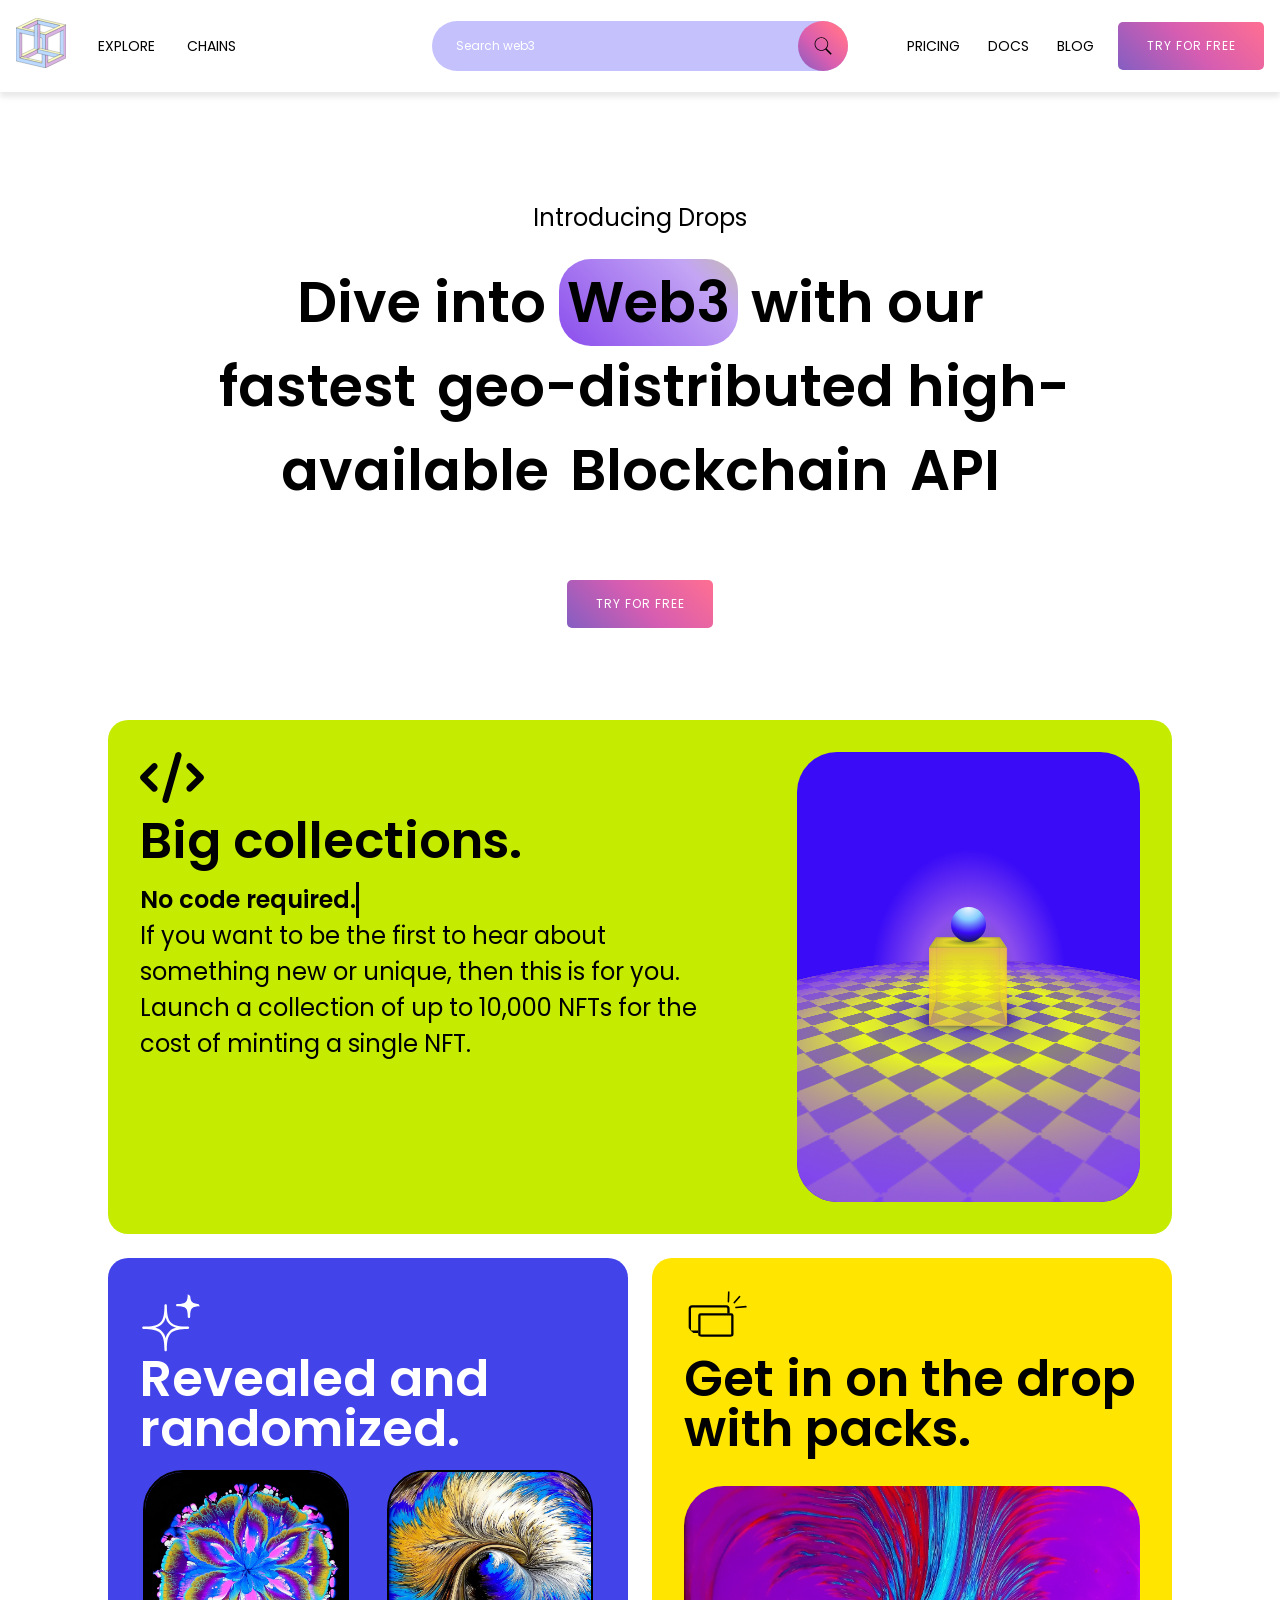
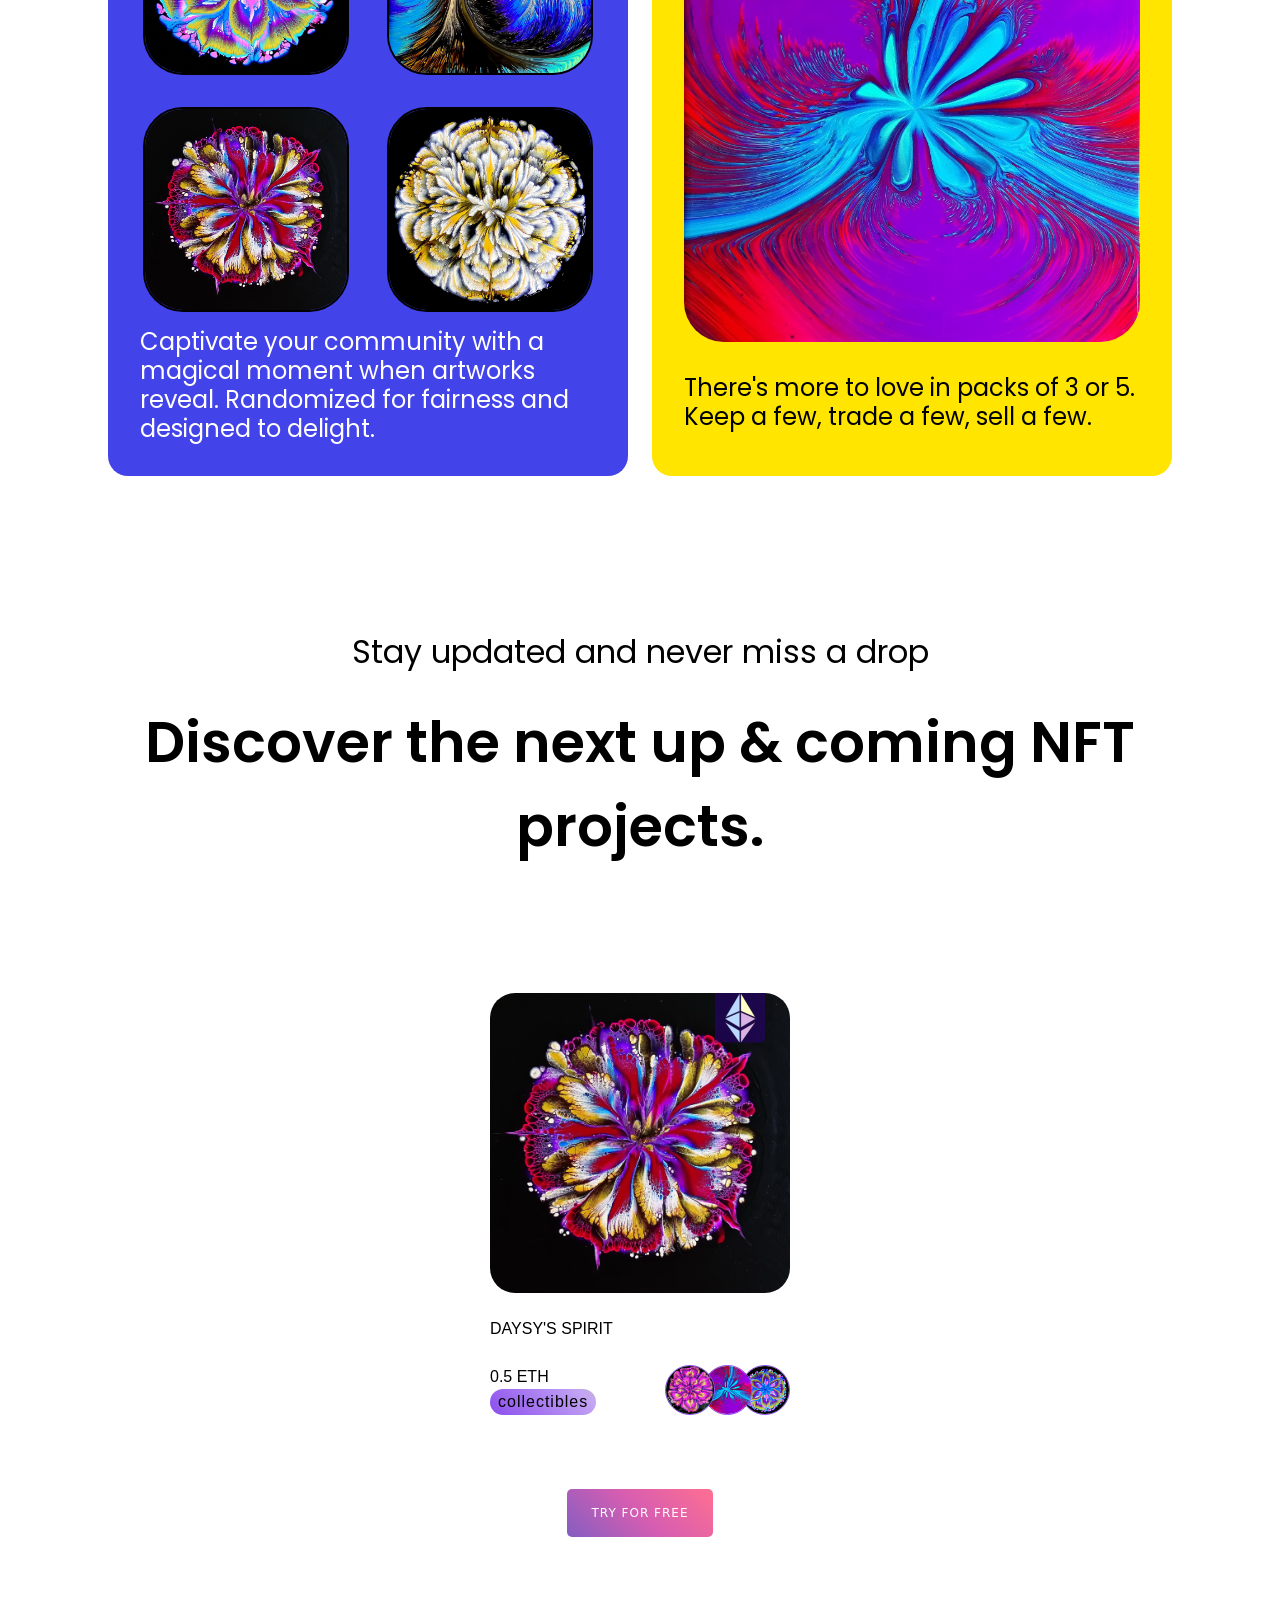
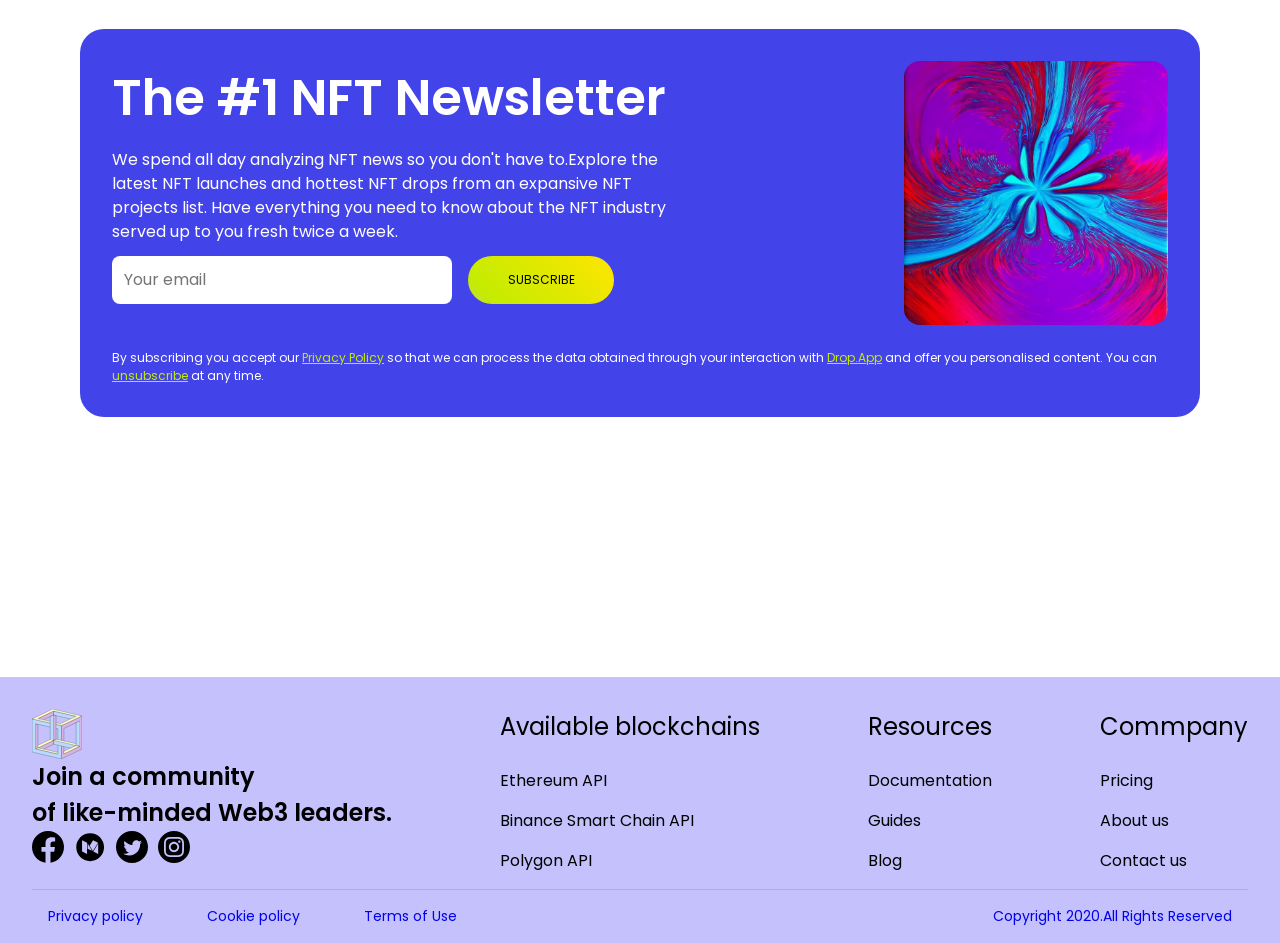
==== index.html @ 74d61bcc "rename" ====
<!DOCTYPE html>
<html lang="en">

<head>
    <meta charset="UTF-8" />

    <link rel="stylesheet" href="NFT1.css">
    <meta name="viewport" content="width=device-width, initial-scale=0.1" />
    <title>NFT DROPS</title>
    <link rel="preconnect" href="https://fonts.googleapis.com">
    <link rel="preconnect" href="https://fonts.gstatic.com" crossorigin>
    <!-- <link
        href="https://fonts.googleapis.com/css2?family=Be+Vietnam+Pro:wght@400;500;700&family=Josefin+Sans:ital,wght@0,100;0,300;0,500;1,300;1,400&display=swap"
        rel="stylesheet"> -->
    <link rel="preconnect" href="https://fonts.googleapis.com">
    <link rel="preconnect" href="https://fonts.gstatic.com" crossorigin>
    <link href="https://fonts.googleapis.com/css2?family=Be+Vietnam+Pro:wght@400;500;700&family=Josefin+Sans:ital,wght@0,100;0,300;0,500;1,300;1,400&family=Poppins:wght@400;500;600;700;800;900&display=swap" rel="stylesheet">

</head>

<body>
    <header class="primary-header">
        <div class="container">
            <nav class="left-nav">
                <div class="logo-container">
                    <a href="http://google.com"><img src="icons/Impossible-cube.svg" alt="Home page" height="50px"
                     width="50px"></a>
                </div>

                <div class="dropdown">
                    <button class="dropbtn">EXPLORE</button>
                    
                    <div class="dropdown-content">
                        <div class="dropdown-row">
                            <span>
                                <img src="icons/ARROW.svg" alt="Arrow" height="20px" width="20px">
                            </span>
                            <a href="#"> Trending</a>
                        </div>
                        <div class="dropdown-row">
                            <span>
                                <img src="icons/BLOOCK.svg" alt="Gallery" height="20px" width="20px">
                            </span>
                            <a href="#">Browse</a>

                        </div>
                    </div>
                </div>

                <div class="dropdown">
                    <button class="dropbtn">CHAINS</button>
                    <div class="dropdown-content">
                        <div class="dropdown-row">
                            <span>
                                <img src="icons/E_eth_ether_ethereum_icon 1.svg" alt="Gallery" height="20px" width="20px">
                            </span>
                            <a href="#">Ethereum API</a>

                        </div>
                        <div class="dropdown-row">
                            <span>
                                <img src="icons/BINANCE.svg" alt="Gallery" height="20px" width="20px">
                            </span>
                            <a href="#">Binance Smart Chain API</a>

                        </div>
                        <div class="dropdown-row">
                            <span>
                                <img src="icons/PL.svg" alt="Gallery" height="20px" width="20px">
                            </span>
                            <a href="#">Polygon API</a>

                        </div>
                    
                    </div>
                </div>
            </nav>

            <div class="center">
                <form action="https://www.google.com/search" method="get" class="search-bar">
                    <input type="text" placeholder="Search web3" name="q" autocomplete="off">
                    <button type="submit"><img src="icons/icons8-search.svg.svg"></button>
                </form>
            </div>

            <div class="right-nav">
                <ul class="right">
                    <li><a href="">Pricing</a></li>
                    <li><a href="">Docs</a></li>
                    <li><a href="">Blog</a></li>
                </ul>
                <button class="cta-button">TRY FOR FREE</button>
            </div>
            <div class="burger-container">
                <button class="cta-button">TRY FOR FREE</button>
                <img src="icons/burger.svg" height="24px" width="24px" />
            </div>
        </div>
    </header>

    <main class="main-content">
        <section class="hero">
            <h2 class="subtitle">Introducing Drops</h2>

            <h1>
                Dive into <span>Web3</span> with our
                <span>fastest</span> geo-distributed
                high-available <span>Blockchain</span> API
            </h1>

            <div class="cta-container">
                <button class="cta-button">
                    TRY FOR FREE
                </button>
            </div>
        </section>

        <section class="section">
            <div class="testimonial-grid">
                <article class="testimonial grid-col-span-2 flow">
                    <div>
                        <div class="grid-icon"> 
                            <img class="" src="icons/8665237_code_development_icon.svg" alt="icons">
                        </div>
                        <h2 class="name">Big collections. </h2>
                        <div class="next-sub"><h3 >No code required.</h3></div>
                        <p class="position">
                            If you want to be the first to hear about something new or unique, then this is for you.
                            Launch a collection of up to 10,000 NFTs for the cost of minting a single NFT.
                        </p>
                    </div>
                    <div class="animated-container">
                        <div class="animated">
                            <div class="scene">
                                <div class="floor"></div>
                                <div class="cube">
                                    <div class="front"></div>
                                    <div class="back"></div>
                                    <div class="left"></div>
                                    <div class="right"></div>
                                    <div class="top">
                                        <div class="ballShadow"></div>
                                    </div>
                                    <div class="bottom"></div>
                                </div>

                                <div class="ball"></div>
                            </div>
                        </div>
                    </div>
                </article>
                <article class="testimonial flow">
                    <div>
                        <div class="grid-icon">
                            <img
                                class="grid-icon"
                                src="icons/white_star_sparkles_stars_sparkle_icon 1.svg"
                                alt="icons"
                            >
                        </div>
                        <div>
                            <h2 class="name">Revealed and randomized.</h2>
                        </div>

                        <div class="image-container">
                            <img class="" src="img/pexels-fiona-art-5223814.jpg" alt="new arrival">
                            <img class="" src="img/pexels-fiona-art-5670943.jpg" alt="new arrival">
                            <img class="" src="img/pexels-fiona-art-4547958.jpg" alt="new arrival">
                            <img class="" src="img/pexels-fiona-art-5506794.jpg" alt="new arrival">
                        </div>
                    </div>
                    <p class="position">
                        Captivate your community with a magical moment when artworks reveal. Randomized
                        for fairness and designed to delight.
                    </p>
                </article>
                <article class="testimonial grid-col-span-2 flow">
                    <div class="flex">
                        <div class="grid-icon"> <img class="" src="icons/3folder.svg" alt="icons"></div>
                        <div>
                            <h2 class="name">Get in on the drop with packs.</h2>

                        </div>
                        <div class="img">
                            <img class="" src="img/pexels-fiona-art-4725323.jpg" alt="new arrival">
                        </div>
                    </div>
                    <p class="position">There's more to love in packs of 3 or 5. Keep a few, trade a few, sell a few.
                    </p>
                </article>
            </div>
        </section>

        <section class="section">
            <div class="next-sub">
                <h2 class="subtitle">Stay updated and never miss a drop</h2>
                <h1> Discover the next up & coming NFT projects.</h1>
            </div>
        </section>

        <div class="card-grid">
            <article class="card-grid grid-col-span-2 flow">
                <div class="card">
                    <div class="game">

                        <div class="rank">
                            <img class="icon" src="icons/E_eth_ether_ethereum_icon 1.svg" alt="Ethereum">
                        </div>

                        <div class="front">

                            <img class="banner" src="img/pexels-fiona-art-4547958.jpg" alt="cover"></img>
                            <h3 class="name">DAYSY'S SPIRIT</h3>
                            <div class="stats">
                                <div class="cost-colect">
                                    <p class="cost">0.5 ETH</p>
                                    <p class="colect">collectibles</p> 
                                </div>
                                <div class="streamers">
                                    <img src="img/pexels-fiona-art-5705112.jpg" alt="">
                                    <img src="img/pexels-fiona-art-4725323.jpg" alt="">
                                    <img src="img/pexels-fiona-art-5223814.jpg" alt="">
                                </div>
                            </div>
                        </div>
                        
                        <div class="back">
                            <div class="NFT-info">
                                <div>
                                    <p class="NFT-stat">Price<br />0.5 ETH</p>
                                </div>
                                <div>
                                    <p class="NFT-stat">Chain<br />ETHEREUM</p>
                                </div>
                            </div>

                            <button class="btn">MINT</button>
                            <div class="streamers">
                                <div class="item">
                                    <div class="icon"><img src="img/pexels-fiona-art-5705112.jpg" alt=""></div>
                                    <p class="name">Lotus</p>
                                    <p class="number">0.45 ETH</p>
                                </div>
                                <div class="item">
                                    <div class="icon"><img src="img/pexels-fiona-art-4725323.jpg" alt=""></div>
                                    <p class="name">Orchid</p>
                                    <p class="number">0.4 ETH</p>
                                </div>
                                <div class="item">
                                    <div class="icon"><img src="img/pexels-fiona-art-5223814.jpg" alt=""></div>
                                    <p class="name">Violet</p>
                                    <p class="number">0.51 ETH</p>
                                </div>
                            </div>
                        </div>
                        <div class="background"></div>
                    </div>
                </div>
            </article>
            <div class="type">
               
                <div class="cta-container">
                    <button class="cta-button">
                        TRY FOR FREE
                    </button>
                </div>
            </div>
        </div>
       
        <section class="section">
            <div class="newsletter">
                <div class="newsletter-content">
                    <div class="left">
                        <h2>The #1 NFT Newsletter</h2>
                        <div class="description-container">
                            <span class="description">
                                We spend all day analyzing NFT news so you don't have to.Explore the latest NFT launches and hottest NFT drops from an expansive NFT projects list. Have everything you need to know about the NFT industry served up to you fresh twice a week.
                            </span>
                        </div>
                        
                        <form class="form-newsletter">
                            <input
                                type="email"
                                name="email"
                                placeholder="Your email"
                                required
                            />
                            <button aria-label="Subscribe">SUBSCRIBE</button>
                        </form>
                    </div>
                    <div class="right">
                        <div class="image-container">
                            <img src="img/pexels-fiona-art-4725323.jpg" alt="new arrival">
                        </div>
                    </div>
                </div>
                <div class="newsletter-footer">
                    <span>
                        By subscribing you accept our <a href="Privacy Policy.html" target="_blank">Privacy Policy</a> so that we can process the data obtained through your interaction with <a href="#" target="_blank">Drop.App</a> and offer you personalised content. You can <a href="/unsubscribe.html" target="_blank">unsubscribe</a> at any time.
                    </span>
                </div>
            </div>

        </section> 


    </main>     

    <footer class="footer">
        <div class="footer-container">
            <div class="top">
                <div class="logo-column">
                    <div class="logo-container">
                        <a href="http://google.com">
                            <img src="icons/Impossible-cube.svg" alt="Home page" height="50px" width="50px">
                        </a>
                    </div>
                    <div class="title">
                        <span>Join a community <br />of like-minded Web3 leaders.</span>                        
                    </div>
                    <ul class="list">
                        <li class="list-item">
                            <a class="link" aria-label="facebook" href="#">
                                <img src="icons/social-facebook.svg" height="50px" width="50px"/>
                            </a>
                        </li>
                        <li class="list-item">
                            <a class="link" aria-label="medium" href="#">
                                <img src="icons/social-medium.svg"/>
                            </a>
                            </li>
                        <li class="list-item">
                            <a class="link" aria-label="twitter" href="#">
                                <img src="icons/social-twitter.svg"/>
                            </a>
                        </li>
                        <li class="list-item">
                            <a class="link" aria-label="instagram" href="#">
                                <img src="icons/social-instagram.svg"/>
                            </a>
                        </li>
                    </ul>
                </div>

                <div class="column">
                    <h4>Available blockchains</h4>
                    <ul class="list">
                        <li class="list-item">
                            <a class="link" href="#">Ethereum API</a>
                        </li>
                        <li class="list-item">
                            <a class="link" href="#">Binance Smart Chain API</a>
                        </li>
                        <li class="list-item">
                            <a class="link" href="#">Polygon API</a>
                        </li>
                    </ul>
                </div>

                <div class="column">
                    <h4>Resources</h4>
                    <ul class="list">
                        <li class="list-item">
                            <a class="link" href="#">Documentation</a>
                        </li>
                        <li class="list-item">
                            <a class="link" href="#">Guides</a>
                        </li>
                        <li class="list-item">
                            <a class="link" href="#">Blog</a>
                        </li>
                    </ul>
                </div>

                <div class="column">
                    <h4>Commpany</h4>
                    <ul class="list">
                        <li class="list-item">
                            <a class="link" href="#">Pricing</a>
                        </li>
                        <li class="list-item">
                            <a class="link" href="#">About us</a>
                        </li>
                        <li class="list-item">
                            <a class="link" href="#">Contact us</a>
                        </li>
                    </ul>
                </div>
            </div>
            <div class="bottom">
                <div class="policy">
                    <a class="link" href="#"><span>Privacy policy</span></a>
                    <a class="link" href="#"><span>Cookie policy</span></a>
                    <a class="link" href="#"><span>Terms of Use</span></a>
                </div>
                <a class="link" href="#"><span>Copyright 2020.All Rights Reserved</span></a>
            </div>

        </div>
    </footer>
</body>

</html>
---- NFT1.css ----
@import url("https://fonts.googleapis.com/css2?family=Be+Vietnam+Pro:wght@400;500;700&family=Josefin+Sans:ital,wght@0,100;0,300;0,500;1,300;1,400&display=swap");
:root {
  --clr-body: rgb(255, 255, 255);
  --clr-text: black;
  --clr-hover: rgb(67, 67, 234);
  --clr-shadov:0px 8px 16px 0px rgba(0, 0, 0, 0.116);
  --clr-search:#b8b5fcd3;
  --clr-violet: #8B4DED;
  --clr-lime: #C5EC00;
  --clr-yellow:#FFE500;
  --lime-gradient: linear-gradient(
    45deg,
    #8B4DED,
    #c3a5f4,
    #C5EC00,
    #FFE500
  );
  --gradient: linear-gradient(
    45deg,
    #845ec2,
    #d65db1,
    #ff6f91,
    #ff9671,
    #ffc75f,
    #f9f871
  );
  --ff-primary: "Poppins", sans-serif;
  --ff-body: var(--ff-primary);
  --fs-body: var(--size-400);
  --fs-accent:var(--size-900);
  --fs-h2:var(--size-800);
  --fs-secondary-heading:var(--size-700);
  --fs-nav: var( --size-300);
  --fs-button: var(--size-200);
  --fs-secondary-text:var(--size-200);
  --fs-title: var(--size-800);
  --size-200: 0.75rem;
  --size-300: 0.875rem;
  --size-400: 1rem;
  --size-600: 1.125rem;
  --size-700: 1.5rem;
  --size-800: 3.125rem;
  --size-900: 3.5rem;
  --st--space-between: 200px;
  --st--space-gap: 25px;
  --st--padding-section: 60px;
  --border-btn: 0px solid transparent;
  --border-radius-btn: 5px;
  --border-radius-content: 60px;
}

*,
*::before,
*::after {
  box-sizing: border-box;
}

* {
  margin: 0;
  padding: 0;
  font: inherit;
}

ul[role=list],
ol[role=list] {
  list-style: none;
}

html:focus-within {
  scroll-behavior: smooth;
}

html,
body {
  height: 100%;
}

body {
  text-rendering: optimizeSpeed;
  line-height: 1.5;
}

a:not([class]) {
  -webkit-text-decoration-skip: ink;
          text-decoration-skip-ink: auto;
}

img,
picture,
svg {
  max-width: 100%;
  display: block;
}

input,
button,
textarea,
select {
  font: inherit;
}

/* Remove all animations, transitions and smooth scroll for people that prefer not to see them */
@media (prefers-reduced-motion: reduce) {
  html:focus-within {
    scroll-behavior: auto;
  }
  *,
*::before,
*::after {
    -webkit-animation-duration: 0.01ms !important;
            animation-duration: 0.01ms !important;
    -webkit-animation-iteration-count: 1 !important;
            animation-iteration-count: 1 !important;
    transition-duration: 0.01ms !important;
    scroll-behavior: auto !important;
  }
}
h1 {
  width: 100%;
  font-size: var(--fs-accent);
  color: var(--clr-text);
  font-weight: 600;
}

h2 {
  width: 100%;
  font-size: var(--fs-h2);
  color: var(--clr-text);
  font-weight: 600;
}

.primary-header {
  background-color: var(--clr-body);
  padding: 10px 0;
  text-align: center;
  position: fixed;
  width: 100%;
  z-index: 200;
  top: 0;
  left: 0;
  box-shadow: 0 5px 5px rgba(182, 182, 182, 0.3);
}
.primary-header .container {
  --max-width:1440px;
  --padding: 1rem;
  width: min(var(--max-width), 100% - var(--padding) * 2);
  margin-inline: auto;
  display: flex;
  justify-content: space-between;
  align-items: center;
}

body {
  margin: 0;
  padding: 0;
  font-size: var(--fs-body);
  font-family: var(--ff-body);
}

header::after {
  content: "";
  display: table;
  clear: both;
}

.left-nav {
  width: 100%;
  display: flex;
  justify-content: start;
  align-items: center;
  font-family: var(--ff-primary);
  background: var(--clr-body);
}
.left-nav .logo-container {
  max-height: 100px;
  margin-right: 16px;
}
.left-nav .logo-container img {
  max-width: 100px;
  max-height: 100px;
}
.left-nav ul {
  list-style: none;
  position: relative;
  text-align: left;
}
.left-nav li {
  display: inline-block;
  margin: 0 24px 0 0;
  padding: 24px 0;
}
.left-nav a {
  color: var(--clr-text);
  font-size: var(--fs-nav);
  text-decoration: none;
  display: inline-block;
  padding: 0;
}
.left-nav .dropbtn {
  background-color: transparent;
  color: var(--clr-text);
  padding: 16px;
  font-size: var(--fs-nav);
  border: none;
  cursor: pointer;
}
.left-nav .dropdown {
  position: relative;
  display: inline-block;
}
.left-nav .dropdown-content {
  display: none;
  position: absolute;
  padding: 8px;
  background-color: var(--clr-body);
  min-width: 180px;
  box-shadow: var(--clr-shadov);
  border-radius: var(--border-radius-btn);
  z-index: 1;
}
.left-nav .dropdown-content a:hover {
  -webkit-text-decoration: underline var(--clr-hover);
          text-decoration: underline var(--clr-hover);
}
.left-nav .dropdown-content .dropdown-row {
  display: flex;
  justify-content: start;
  gap: 16px;
}
.left-nav .dropdown:hover .dropdown-content {
  display: flex;
  flex-direction: column;
  gap: 10px;
  text-align: left;
}
.left-nav .dropdown:hover .dropbtn {
  border: 2px solid rgba(197, 236, 0, 0.5607843137);
  border-radius: 10px;
  padding: 5px 16px;
}

.center {
  width: 100%;
  display: flex;
  align-items: center;
  justify-content: center;
}
@media only screen and (max-width: 1024px) {
  .center {
    display: none;
  }
}
.center .search-bar {
  position: relative;
  display: flex;
  justify-content: start;
  display: flex;
  width: 100%;
  border-radius: var(--border-radius-content);
  padding: 0;
}
.center .search-bar input {
  width: 100%;
  outline: none;
  border-radius: var(--border-radius-content);
  background-color: var(--clr-search);
  border: var(--border-btn);
  padding-left: 24px;
  height: 50px;
  font-size: var(--fs-button);
}
.center ::-moz-placeholder {
  color: var(--clr-body);
}
.center :-ms-input-placeholder {
  color: var(--clr-body);
}
.center ::placeholder {
  color: var(--clr-body);
}
.center .search-bar button {
  position: absolute;
  right: 0;
  border: 0;
  border-radius: 50%;
  width: 50px;
  height: 50px;
  background: var(--gradient);
  cursor: pointer;
  background-size: 300%;
  background-position: left;
  transition: background-position 1s;
}
.center img {
  width: 350px;
  height: auto;
  position: center;
  padding: 5px 15px 5px 15px;
}
.center .search-bar button:hover,
.center .search-bar button:focus {
  background-position: right;
}

.right-nav {
  display: flex;
  justify-content: end;
  align-items: center;
  float: right;
  width: 100%;
}
@media only screen and (max-width: 1024px) {
  .right-nav {
    display: none;
  }
}
.right-nav ul {
  margin: 0;
  padding: 0;
  list-style: none;
}
.right-nav li {
  display: inline-block;
  margin-left: left 70px;
  padding-top: 24px;
  padding-bottom: 24px;
  margin-right: 24px;
  position: relative;
}
.right-nav a {
  color: var(--clr-text);
  text-decoration: none;
  text-transform: uppercase;
  font-size: var(--fs-nav);
}
.right-nav a:hover {
  color: var(--clr-hover);
}
.right-nav a::before {
  content: "";
  display: block;
  height: 2px;
  width: 100%;
  background-color: var(--clr-hover);
  position: absolute;
  top: 0;
  width: 0%;
  transition: all ease-in-out 0.25s;
}
.right-nav a:hover::before {
  width: 100%;
}

.burger-container {
  display: flex;
  flex-direction: row;
  align-items: center;
  gap: 16px;
  cursor: pointer;
}
@media only screen and (min-width: 1024px) {
  .burger-container {
    display: none;
  }
}

.main-content {
  margin-top: var(--st--space-between);
  margin-bottom: var(--st--space-between);
}

.hero {
  width: 100%;
  display: flex;
  gap: var(--st--space-gap);
  flex-direction: column;
  justify-content: center;
  text-align: center;
}
.hero h2 {
  font-size: var(--fs-secondary-heading);
}
.hero h1 {
  max-width: 860px;
  margin: auto;
  -webkit-user-select: none;
     -moz-user-select: none;
      -ms-user-select: none;
          user-select: none;
}
.hero h1 span {
  padding: 4px 8px;
  border-radius: 32px;
}
.hero h1 span:first-child {
  background-image: var(--lime-gradient);
  -webkit-animation: bg-animation 8s infinite alternate;
          animation: bg-animation 8s infinite alternate;
  background-size: 300%;
  transition: background-position 1s;
}
@-webkit-keyframes bg-animation {
  0% {
    background-position: left;
  }
  50% {
    background-position: right;
  }
  100% {
    background-position: left;
  }
}
@keyframes bg-animation {
  0% {
    background-position: left;
  }
  50% {
    background-position: right;
  }
  100% {
    background-position: left;
  }
}

@-webkit-keyframes blink {
  to {
    /* background: transparent; */
    visibility: hidden;
  }
}

@keyframes blink {
  to {
    /* background: transparent; */
    visibility: hidden;
  }
}
@-webkit-keyframes fadeInUp {
  to {
    opacity: 1;
    transform: translateY(0);
  }
}
@keyframes fadeInUp {
  to {
    opacity: 1;
    transform: translateY(0);
  }
}
.subtitle {
  color: var(--clr-text);
  font-size: 2rem;
  font-weight: 400;
  opacity: 0;
  transform: translateY(3rem);
  -webkit-animation: fadeInUp 2s ease forwards;
          animation: fadeInUp 2s ease forwards;
}

.cta-container {
  display: flex;
  justify-content: center;
  width: 100%;
  align-items: center;
}
.cta-container button {
  margin-top: 42px;
}

.cta-button {
  width: 146px;
  min-height: 48px;
  border: var(--border-btn);
  border-radius: var(--border-radius-btn);
  background: var(--gradient);
  font-size: var(--fs-secondary-text);
  color: var(--clr-body);
  letter-spacing: 1px;
  cursor: pointer;
  background-size: 300%;
  background-position: left;
  transition: background-position 1s;
  text-decoration: none;
}
.cta-button:hover {
  background-position: right;
}

.section {
  padding: var(--st--padding-section) 0px;
  width: min(95%, 70rem);
  margin: auto;
}
.section .section-title {
  text-align: center;
}

:root {
  --typewriterSpeed: 4s;
  --typewriterCharacters: 18;
}

.testimonial-grid {
  display: grid;
  gap: 1.5rem;
  grid-auto-columns: 1fr;
  grid-template-columns: repeat(1, 1fr);
  grid-template-areas: "one" "two" "three";
  padding-block: 2rem;
  width: min(95%, 70rem);
  margin-inline: auto;
}
.testimonial-grid .grid-icon {
  width: 64px;
  height: 64px;
}
.testimonial-grid .testimonial:first-child {
  display: flex;
  flex-direction: row;
  background: var(--clr-lime);
  grid-area: one;
}
@media only screen and (max-width: 1024px) {
  .testimonial-grid .testimonial:first-child {
    display: flex;
    flex-direction: column;
  }
}
.testimonial-grid .testimonial:first-child h2 {
  margin-bottom: 16px;
}
.testimonial-grid .testimonial:first-child .next-sub {
  display: flex;
  flex-direction: column;
  justify-content: center;
  text-align: center;
  font-size: var(--fs-h2);
  color: var(--clr-text);
  font-weight: 600;
}
.testimonial-grid .testimonial:first-child .next-sub h3 {
  font-size: 24px;
  position: relative;
  font-family: var(--ff-primary);
  position: relative;
  width: -webkit-max-content;
  width: -moz-max-content;
  width: max-content;
}
.testimonial-grid .testimonial:first-child .next-sub h3::before,
.testimonial-grid .testimonial:first-child .next-sub h3::after {
  content: "";
  position: absolute;
  top: 0;
  right: 0;
  bottom: 0;
  left: 0;
}
.testimonial-grid .testimonial:first-child .next-sub h3::before {
  background: var(--clr-lime);
  -webkit-animation: typewriter var(--typewriterSpeed) steps(18) 1s forwards;
          animation: typewriter var(--typewriterSpeed) steps(18) 1s forwards;
}
.testimonial-grid .testimonial:first-child .next-sub h3::after {
  width: 0.125em;
  background: var(--clr-text);
  -webkit-animation: typewriter var(--typewriterSpeed) steps(18) 1s forwards, blink 1.2s steps(2, start) infinite;
          animation: typewriter var(--typewriterSpeed) steps(18) 1s forwards, blink 1.2s steps(2, start) infinite;
}
@-webkit-keyframes typewriter {
  to {
    left: 100%;
  }
}
@keyframes typewriter {
  to {
    left: 100%;
  }
}
.testimonial-grid .testimonial:first-child .position {
  width: 90%;
}
.testimonial-grid .testimonial:first-child .animated-container {
  width: 100%;
  display: flex;
  justify-content: center;
}
.testimonial-grid .testimonial:first-child .animated {
  width: 100%;
  background-image: radial-gradient(rgba(58, 14, 234, 0.612), #8B4DED, rgb(58, 11, 247) 40%);
  min-height: 50vh;
  overflow: hidden;
  display: flex;
  justify-content: center;
  align-items: center;
  font-size: 35px;
  perspective: 10em;
  perspective-origin: 50% calc(50% - 2.5em);
  border-radius: 40px;
}
.testimonial-grid .testimonial:first-child img {
  width: 100%;
}
.testimonial-grid .testimonial:nth-child(2) {
  background: var(--clr-hover);
  color: var(--clr-body);
  grid-area: two;
}
.testimonial-grid .testimonial:nth-child(2) .img {
  padding: 32px 0px;
}
.testimonial-grid .testimonial:nth-child(2) .icon {
  width: 100%;
}
.testimonial-grid .testimonial:nth-child(2) h2 {
  color: var(--clr-body);
  margin-bottom: 16px;
}
.testimonial-grid .testimonial:nth-child(2) .image-container {
  display: flex;
  flex-direction: row;
  flex-wrap: wrap;
  justify-content: space-around;
  gap: 32px;
  margin-bottom: 16px;
}
.testimonial-grid .testimonial:nth-child(2) .image-container img {
  width: 45%;
  border: 2px solid black;
}
.testimonial-grid .testimonial:last-child {
  background: var(--clr-yellow);
  grid-area: three;
}
.testimonial-grid .testimonial:last-child .img {
  padding: 32px 0px;
}
.testimonial-grid .testimonial:last-child img {
  width: 100%;
}

.testimonial {
  font-size: 50px;
  padding: 2rem;
  border-radius: 20px;
  font-family: bold var(--ff-primary);
  color: var(--clr-text);
}

@media (min-width: 20em) {
  .testimonial-grid {
    grid-template-areas: "one" "two" "three";
  }
}
@media (min-width: 40em) {
  .testimonial-grid {
    grid-template-areas: "one" "two" "three";
  }
}
@media (min-width: 50em) {
  .testimonial-grid {
    grid-template-areas: "one one " "two three";
  }
}
.grid-col-span-2 {
  grid-row: span 2;
}

.testimonial img {
  width: 50%;
  aspect-ratio: 0;
  border-radius: 40px;
}

.testimonial .name {
  font-size: bold var(--fs-title);
  line-height: 1;
}

.testimonial .position {
  font-size: var(--fs-secondary-heading);
}

.testimonial > p:first-of-type {
  font-size: var(--fs-secondary-heading);
  line-height: 1.2;
}

:root {
  --cubeColor:#fbff008f;
  --rotateSpeed: 30s;
  --bounceSpeed: 1.5s;
}

.scene {
  position: relative;
  transform-style: preserve-3d;
  -webkit-animation: sceneRotate var(--rotateSpeed) infinite linear;
          animation: sceneRotate var(--rotateSpeed) infinite linear;
}

@-webkit-keyframes sceneRotate {
  to {
    transform: rotateY(360deg);
  }
}

@keyframes sceneRotate {
  to {
    transform: rotateY(360deg);
  }
}
.ball {
  width: 1em;
  height: 1em;
  border-radius: 50%;
  background: rgba(7, 123, 240, 0.603);
  position: absolute;
  left: -0.5em;
  bottom: 1em;
  background-image: radial-gradient(circle at top, rgba(252, 252, 252, 0.966), rgba(137, 210, 255, 0.966), rgb(58, 11, 247), rgb(2, 24, 27));
  animation: ballBounce var(--bounceSpeed) infinite ease-out, sceneRotate var(--rotateSpeed) infinite linear reverse;
}
@-webkit-keyframes ballBounce {
  0%, 100% {
    bottom: 0.5em;
  }
  50% {
    bottom: 3em;
    -webkit-animation-timing-function: ease-in;
            animation-timing-function: ease-in;
  }
}
@keyframes ballBounce {
  0%, 100% {
    bottom: 0.5em;
  }
  50% {
    bottom: 3em;
    -webkit-animation-timing-function: ease-in;
            animation-timing-function: ease-in;
  }
}

.ballShadow {
  position: absolute;
  width: 100%;
  height: 100%;
  background-image: radial-gradient(rgba(4, 37, 40, 0.467), rgba(5, 180, 254, 0) 50%);
  -webkit-animation: ballShadow var(--bounceSpeed) infinite ease-out;
          animation: ballShadow var(--bounceSpeed) infinite ease-out;
}
@-webkit-keyframes ballShadow {
  0%, 8%, 93.5%, 100% {
    transform: scale(1);
    opacity: 1;
  }
  50% {
    transform: scale(2);
    opacity: 0.5;
    -webkit-animation-timing-function: ease-in;
            animation-timing-function: ease-in;
  }
}
@keyframes ballShadow {
  0%, 8%, 93.5%, 100% {
    transform: scale(1);
    opacity: 1;
  }
  50% {
    transform: scale(2);
    opacity: 0.5;
    -webkit-animation-timing-function: ease-in;
            animation-timing-function: ease-in;
  }
}

.cube {
  width: 2em;
  height: 2em;
  transform-style: preserve-3d;
  position: absolute;
  bottom: -1em;
  left: -1em;
  -webkit-animation: cubeHeight var(--bounceSpeed) infinite linear;
          animation: cubeHeight var(--bounceSpeed) infinite linear;
}
@-webkit-keyframes cubeHeight {
  0%, 100% {
    height: 1.5em;
  }
  8%, 93.5% {
    height: 2em;
  }
}
@keyframes cubeHeight {
  0%, 100% {
    height: 1.5em;
  }
  8%, 93.5% {
    height: 2em;
  }
}
.cube .left,
.cube .right,
.cube .front,
.cube .back {
  position: absolute;
  width: 100%;
  height: 100%;
  background: var(--cubeColor);
  box-shadow: 0 0 0.5em rgba(226, 39, 217, 0.295) inset;
}
.cube .front {
  transform: translateZ(1em);
}
.cube .right {
  transform: rotateY(90deg) translateZ(1em);
}
.cube .back {
  transform: rotateY(180deg) translateZ(1em);
}
.cube .left {
  transform: rotateY(270deg) translateZ(1em);
}
.cube .top {
  position: absolute;
  width: 2em;
  height: 2em;
  background: var(--cubeColor);
  transform: translateY(-50%) rotateX(90deg);
  box-shadow: 0 0 0.5em rgba(2, 14, 53, 0.342) inset;
}
.cube .bottom {
  position: absolute;
  width: 2em;
  height: 2em;
  background: rgba(82, 131, 8, 0.014);
  bottom: 0;
  transform: translateY(50%) rotateX(90deg);
  box-shadow: 0 0 0.5em rgba(13, 5, 55, 0.705);
}

.floor {
  position: absolute;
  top: 1em;
  transform: translate(-50%, -50%) rotateX(90deg);
  width: 15em;
  height: 15em;
  background-image: radial-gradient(rgba(109, 77, 237, 0.4549019608), rgba(231, 245, 32, 0.495), rgba(138, 77, 237, 0.9058823529), rgba(67, 0, 236, 0.8235294118) 85%), repeating-conic-gradient(from 45deg, rgb(231, 245, 32) 0deg 90deg, rgba(46, 11, 219, 0.895) 90deg 180deg);
  background-size: 100%, 1em 1em;
  border-radius: 50%;
}

.next-sub {
  width: 100%;
  display: flex;
  gap: var(--st--space-gap);
  flex-direction: column;
  justify-content: center;
  text-align: center;
}

.card-grid {
  font-size: 50px;
  padding: 2rem;
  border-radius: 0.5rem;
  font-family: system-ui, -apple-system, BlinkMacSystemFont, "Segoe UI", Roboto, Oxygen, Ubuntu, Cantarell, "Open Sans", "Helvetica Neue", sans-serif;
  z-index: 0;
}

.grid-col-span-2 {
  grid-row: span 1;
}

.card {
  font-family: sans-serif;
  min-height: 1vh;
  display: grid;
  place-items: center;
  background: transparent;
  color: var(--clr-text);
}
.card .game {
  position: relative;
  width: 6em;
  cursor: pointer;
}
.card .game:hover {
  color: var(--clr-body);
  pointer-events: visible;
}
.card .game:hover .rank {
  transform: translate(210%, -106%);
}
.card .game:hover .front {
  transform: translateY(-30%) scale(0.8);
}
.card .game:hover .front .name {
  -webkit-animation: gameName 250ms forwards;
          animation: gameName 250ms forwards;
}
.card .game:hover .front .stats {
  opacity: 0;
}
.card .game:hover .back {
  opacity: 1;
  transition: transform 250ms ease, opacity 150ms linear;
  transform: translateY(0);
}
.card .game:hover .back .streamers {
  width: 100%;
  justify-content: space-between;
}
.card .game:hover .back .name {
  font-size: var(--fs-body);
  margin: 0;
}
.card .game:hover .back .number {
  font-size: var(--fs-button);
  margin-top: 0;
}
.card .game:hover .background {
  transition: transform 250ms ease, opacity 150ms linear, opacity 100ms linear;
  opacity: 1;
  transform: scale(2.2, 1.25);
}
.card .back {
  pointer-events: none;
}
.card .rank {
  position: absolute;
  top: 0;
  right: 0.5em;
  border-radius: 0 0 5px 5px;
  z-index: 100;
  background: rgba(37, 3, 105, 0.651);
  -webkit-clip-path: polygon(0 0, 100% 0, 100% 100%, 0 100%);
          clip-path: polygon(0 0, 100% 0, 100% 100%, 0 100%);
  transition: transform 200ms cubic-bezier(0.21, 1, 0.81, 1), opacity 100ms linear;
}
.card .rank .icon {
  width: 50px;
  height: auto;
}
.card .front {
  transition: 250ms;
}
.card .front .banner {
  width: 100%;
  border-radius: 0.5em;
  z-index: 1000;
}
.card .front .name {
  margin: 1.5em 0;
  font-size: var(--fs-body);
}
.card .front .stats {
  display: flex;
  justify-content: space-between;
  align-items: center;
}
.card .front .cost-colect {
  font-size: var(--fs-body);
}
.card .front .cost-colect .colect {
  padding: 1px 8px;
  border-radius: 60px;
  letter-spacing: 1px;
  background-image: var(--lime-gradient);
  -webkit-animation: bg-animation 8s infinite alternate;
          animation: bg-animation 8s infinite alternate;
  background-size: 300%;
  transition: background-position 1s;
}
@keyframes bg-animation {
  0% {
    background-position: left;
  }
  50% {
    background-position: right;
  }
  100% {
    background-position: left;
  }
}
.card .front .streamers img {
  border: 1px solid var(--clr-violet);
}
.card .front .streamers img:nth-of-type(1) {
  transform: translateX(50%);
  z-index: 1;
}
.card .front .streamers img:nth-of-type(2) {
  transform: translateX(25%);
}
.card .back {
  opacity: 0;
  position: absolute;
  top: 52%;
  left: 0;
  right: 0;
  display: flex;
  flex-direction: column;
  align-items: center;
  gap: 0.45em;
  transform: translateY(35%);
}
.card .back .NFT-info {
  width: 100%;
  display: flex;
  font-size: var(--fs-button);
  justify-content: center;
  max-height: 40px;
}
.card .back .NFT-info div {
  width: 100%;
  display: flex;
  justify-content: center;
  text-align: center;
  align-items: center;
}
.card .back .NFT-info div:first-child {
  border-right: 2px solid var(--clr-lime);
  justify-content: end;
  padding-right: 10px;
}
.card .back .NFT-info div:last-child {
  justify-content: start;
  padding-left: 10px;
}
.card .btn {
  cursor: pointer;
  border: 0;
  width: 146px;
  height: 48px;
  background: var(--lime-gradient);
  background-size: 300%;
  background-position: right;
  transition: background-position 1s;
  border-radius: 60px;
  color: var(--clr-text);
  font-size: var(--fs-button);
  padding: 0.5em 1.5em;
  pointer-events: visible;
}
.card .btn:hover {
  background-position: left;
}
.card .streamers {
  display: flex;
  text-align: center;
}
.card .streamers img {
  width: 1em;
  height: 1em;
  border-radius: 50%;
}
@-webkit-keyframes gameName {
  0% {
    text-align: left;
    opacity: 1;
  }
  20% {
    text-align: left;
    opacity: 0;
  }
  50% {
    text-align: center;
    opacity: 0;
    transform: scale(1.2);
  }
  100% {
    text-align: center;
    opacity: 1;
    transform: scale(1.2);
  }
}
@keyframes gameName {
  0% {
    text-align: left;
    opacity: 1;
  }
  20% {
    text-align: left;
    opacity: 0;
  }
  50% {
    text-align: center;
    opacity: 0;
    transform: scale(1.2);
  }
  100% {
    text-align: center;
    opacity: 1;
    transform: scale(1.2);
  }
}
.card .item .icon {
  display: inline-block;
  width: 1em;
  height: 1em;
  position: relative;
  transition: transform ease-in-out 150ms;
}
.card .item:hover .icon {
  transform: translateY(-10%);
}
.card .item:hover .icon::before {
  opacity: 1;
}
.card .item.icon:hover {
  transform: translateY(-15%) scale(1.2);
}
.card .icon::before,
.card .icon::after {
  opacity: 0;
  content: "";
  position: absolute;
  top: 0;
  bottom: 0;
  right: 0;
  left: 0;
  border-radius: 50%;
  pointer-events: visible;
}
.card .icon::before {
  background: rgba(215, 25, 199, 0.429);
  display: grid;
  place-items: center;
  z-index: 10;
  transition: opacity 75ms linear, background-color 100ms linear;
}
.card .icon:hover::before {
  background: rgba(161, 96, 231, 0.253);
}
.card .icon:hover::after {
  background: rgba(230, 215, 241, 0.523);
  z-index: 1;
  -webkit-animation: pulse 1250ms infinite;
          animation: pulse 1250ms infinite;
}
@-webkit-keyframes pulse {
  0% {
    transform: scale(0.5);
    opacity: 0.9;
  }
  100% {
    transform: scale(1.6);
    opacity: 0;
  }
}
@keyframes pulse {
  0% {
    transform: scale(0.5);
    opacity: 0.9;
  }
  100% {
    transform: scale(1.6);
    opacity: 0;
  }
}
.card .background {
  background: rgb(6, 6, 26);
  position: absolute;
  top: 0;
  bottom: 0;
  left: 0;
  right: 0;
  z-index: -1;
  transform: scale(0.6, 0.9);
  opacity: 0;
  border-radius: 10px;
  pointer-events: none;
}

.newsletter {
  display: flex;
  flex-direction: column;
  background: var(--clr-hover);
  padding: 32px;
  border-radius: 24px;
  color: white;
  gap: 24px;
}
.newsletter .newsletter-content {
  display: flex;
}
.newsletter .newsletter-content .left {
  display: flex;
  flex-direction: column;
  gap: 12px;
  width: 90%;
}
.newsletter .newsletter-content .left h2 {
  color: white;
}
.newsletter .newsletter-content .left .description-container {
  width: 70%;
}
.newsletter .newsletter-content .left .form-newsletter {
  display: flex;
  gap: 16px;
}
.newsletter .newsletter-content .left .form-newsletter input {
  padding: 4px 12px;
  border-radius: 8px;
  outline: none;
  border: none;
}
.newsletter .newsletter-content .left .form-newsletter button {
  cursor: pointer;
  border: 0;
  width: 146px;
  height: 48px;
  background: var(--lime-gradient);
  background-size: 300%;
  background-position: right;
  transition: background-position 1s;
  border-radius: 60px;
  color: var(--clr-text);
  font-size: var(--fs-button);
  padding: 0.5em 1.5em;
  pointer-events: visible;
}
.newsletter .newsletter-content .left .form-newsletter button:hover {
  background-position: left;
}
.newsletter .newsletter-content .right {
  width: 30%;
}
.newsletter .newsletter-content .right .image-container img {
  border-radius: 16px;
}
.newsletter .newsletter-footer {
  font-size: 12px;
}
.newsletter .newsletter-footer a {
  color: var(--clr-lime);
}

.footer {
  bottom: 0;
  left: 0;
  right: 0;
  width: 100%;
  padding: 32px 32px 0px 32px;
  background-color: var(--clr-search);
  display: flex;
  justify-content: center;
}
.footer .title {
  font-size: 24px;
  font-weight: 600;
}
.footer h4 {
  font-size: 24px;
  margin-bottom: 24px;
}
.footer .list {
  list-style: none;
}
.footer .list .list-item {
  margin-bottom: 16px;
}
.footer .list .list-item a {
  text-decoration: none;
  color: var(--clr-text);
}
.footer .list .list-item a:hover {
  color: var(--clr-hover);
}
.footer .footer-container {
  width: 1440px;
  display: flex;
  flex-direction: column;
}
.footer .footer-container .top {
  display: flex;
  justify-content: space-between;
  flex-direction: row;
  border-bottom: 1px solid rgba(0, 0, 0, 0.1);
}
@media only screen and (max-width: 600px) {
  .footer .footer-container .top {
    flex-direction: column;
  }
}
.footer .footer-container .top .logo-column .list {
  display: flex;
  gap: 10px;
}
.footer .footer-container .top .logo-column .list img {
  height: 32px;
  width: 32px;
}
.footer .footer-container .bottom {
  padding: 16px;
  display: flex;
  justify-content: space-between;
  align-items: center;
  height: 100%;
}
.footer .footer-container .bottom .policy {
  gap: 64px;
  display: flex;
  justify-content: start;
}
.footer .footer-container .bottom .link {
  text-decoration: none;
  font-size: 14px;
}/*# sourceMappingURL=NFT1.css.map */
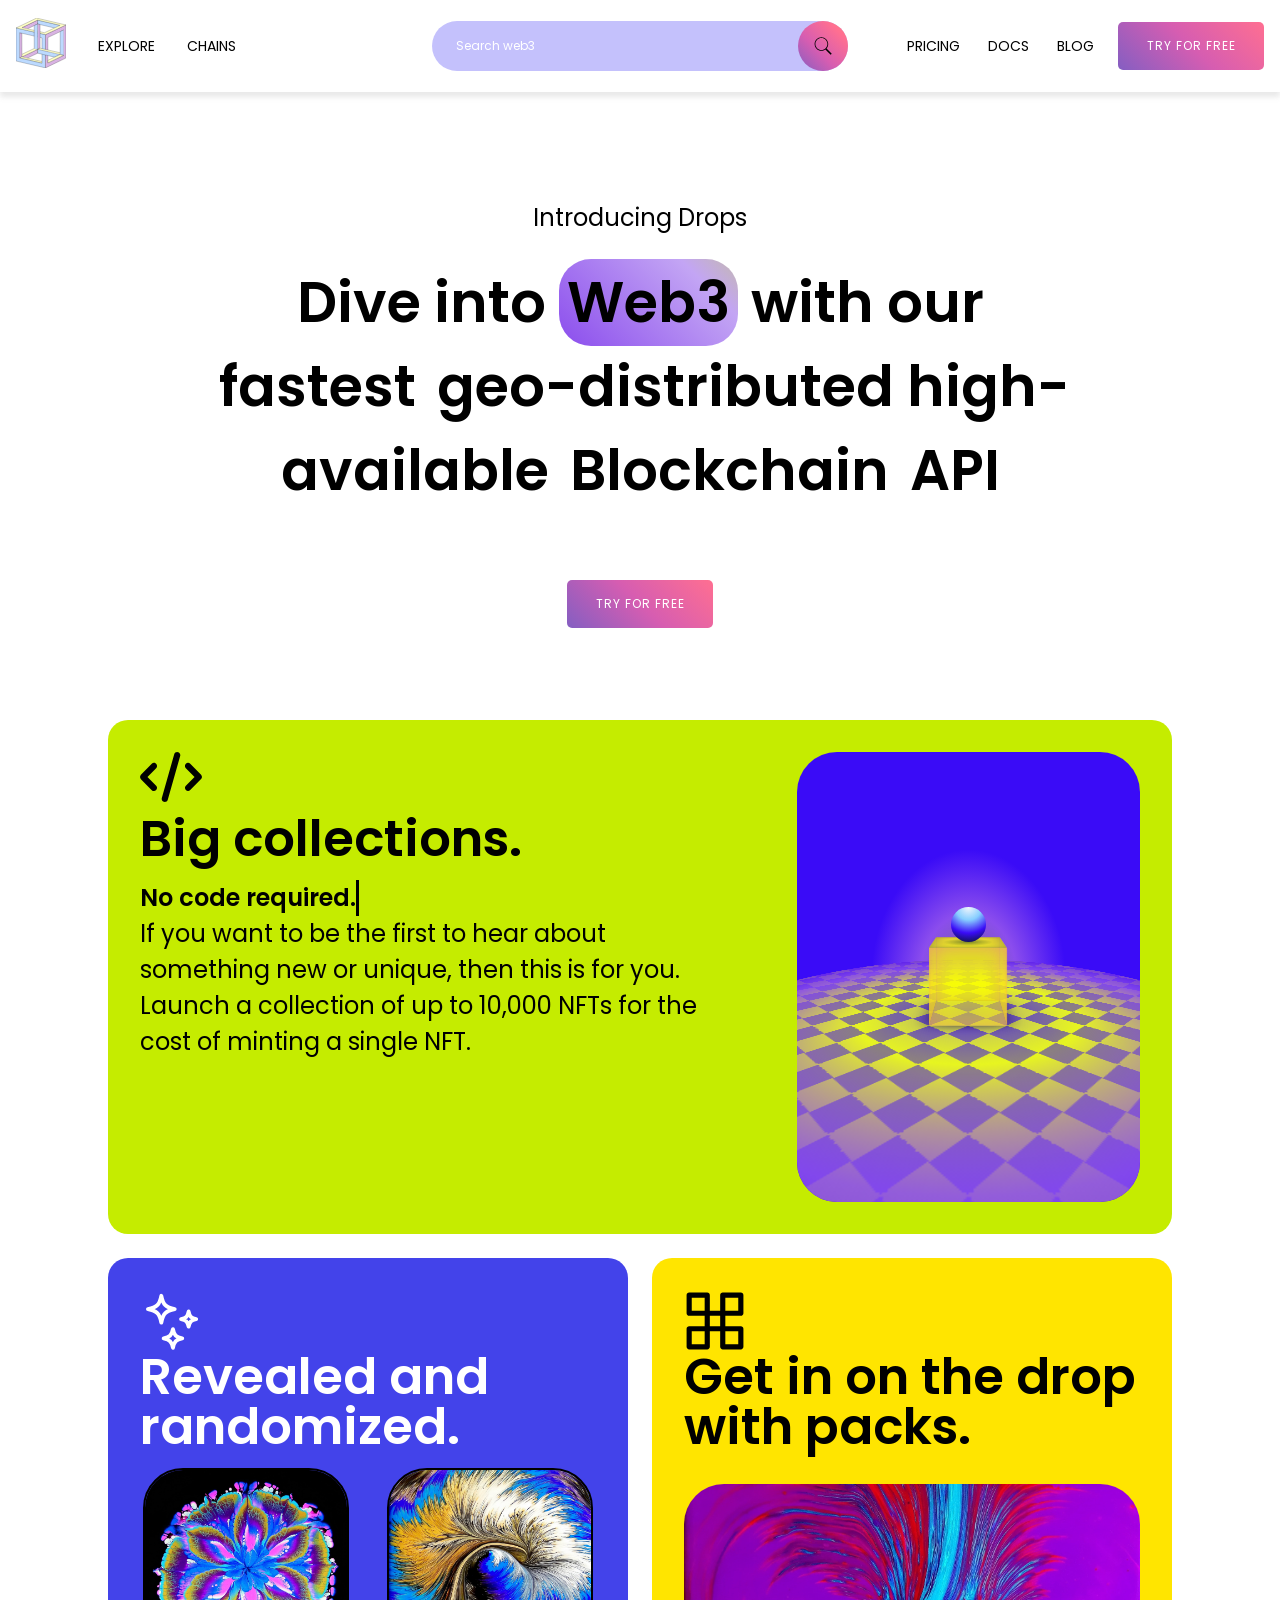
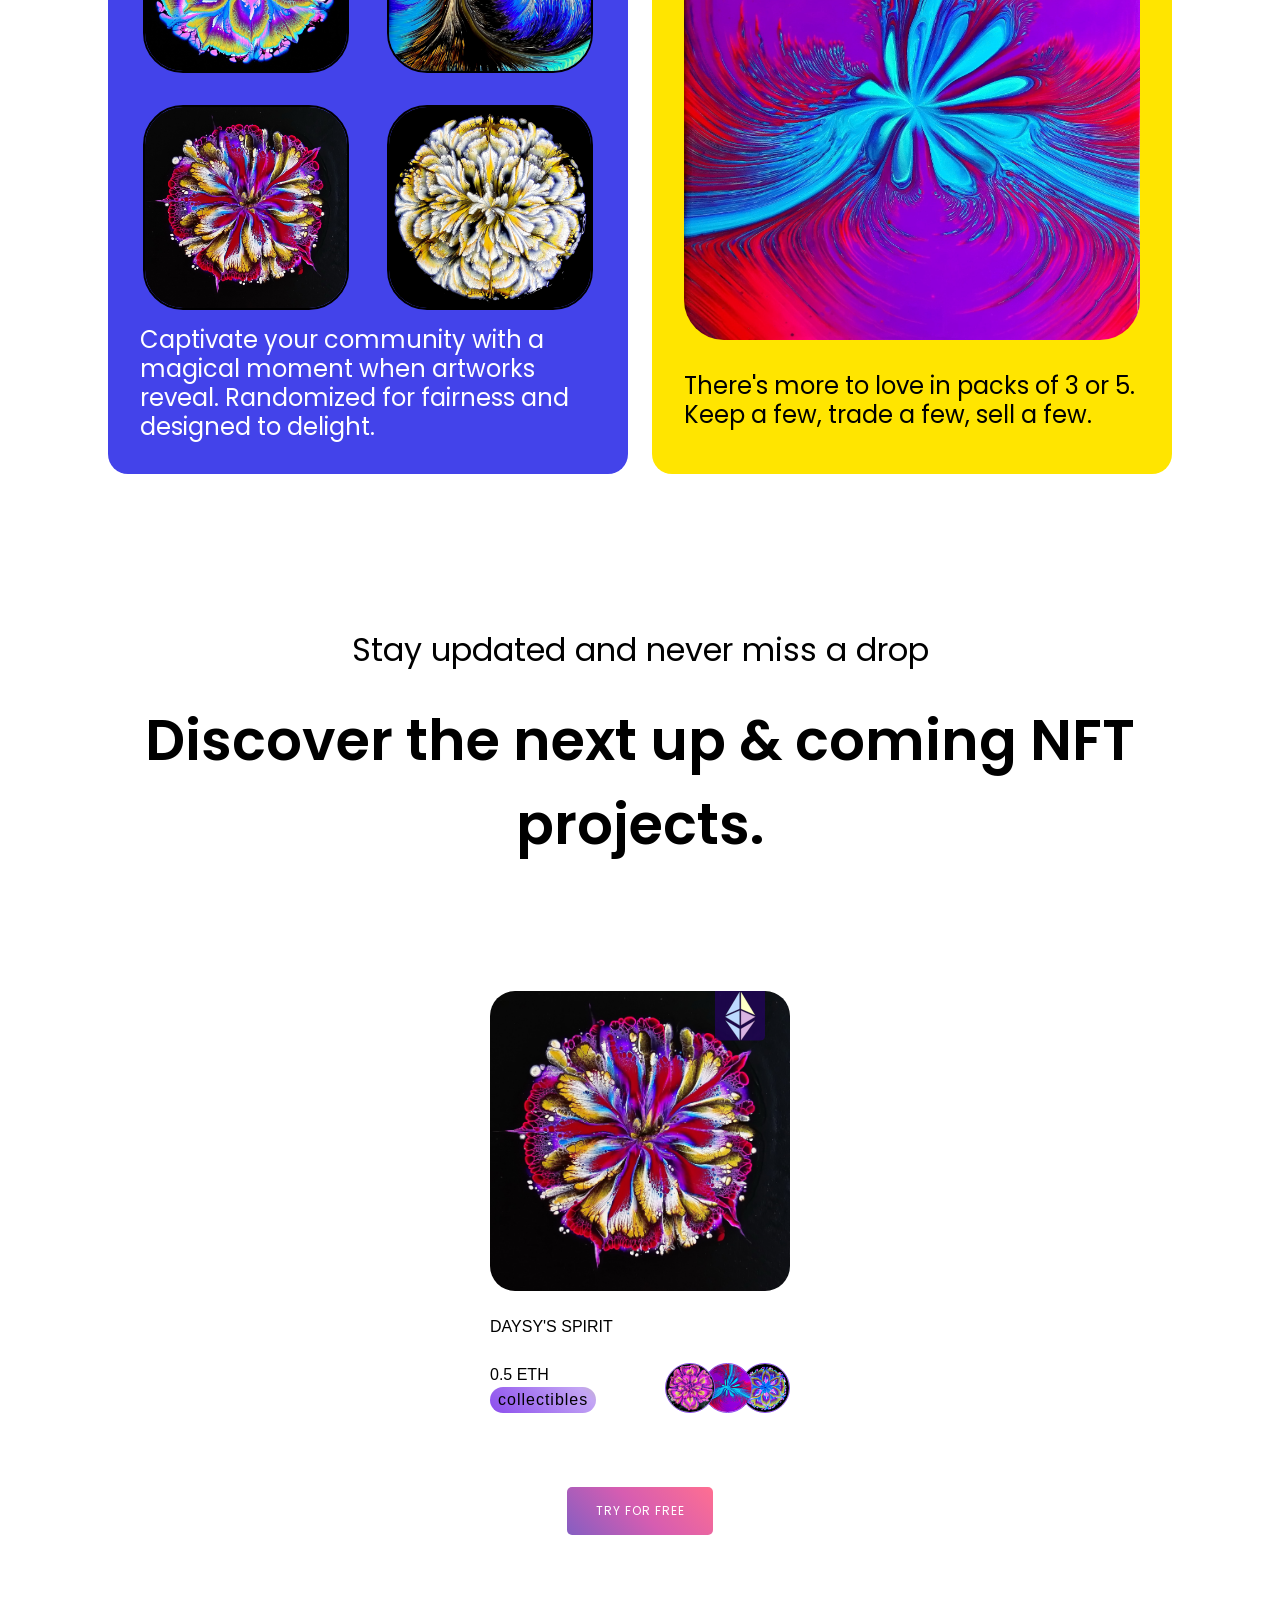
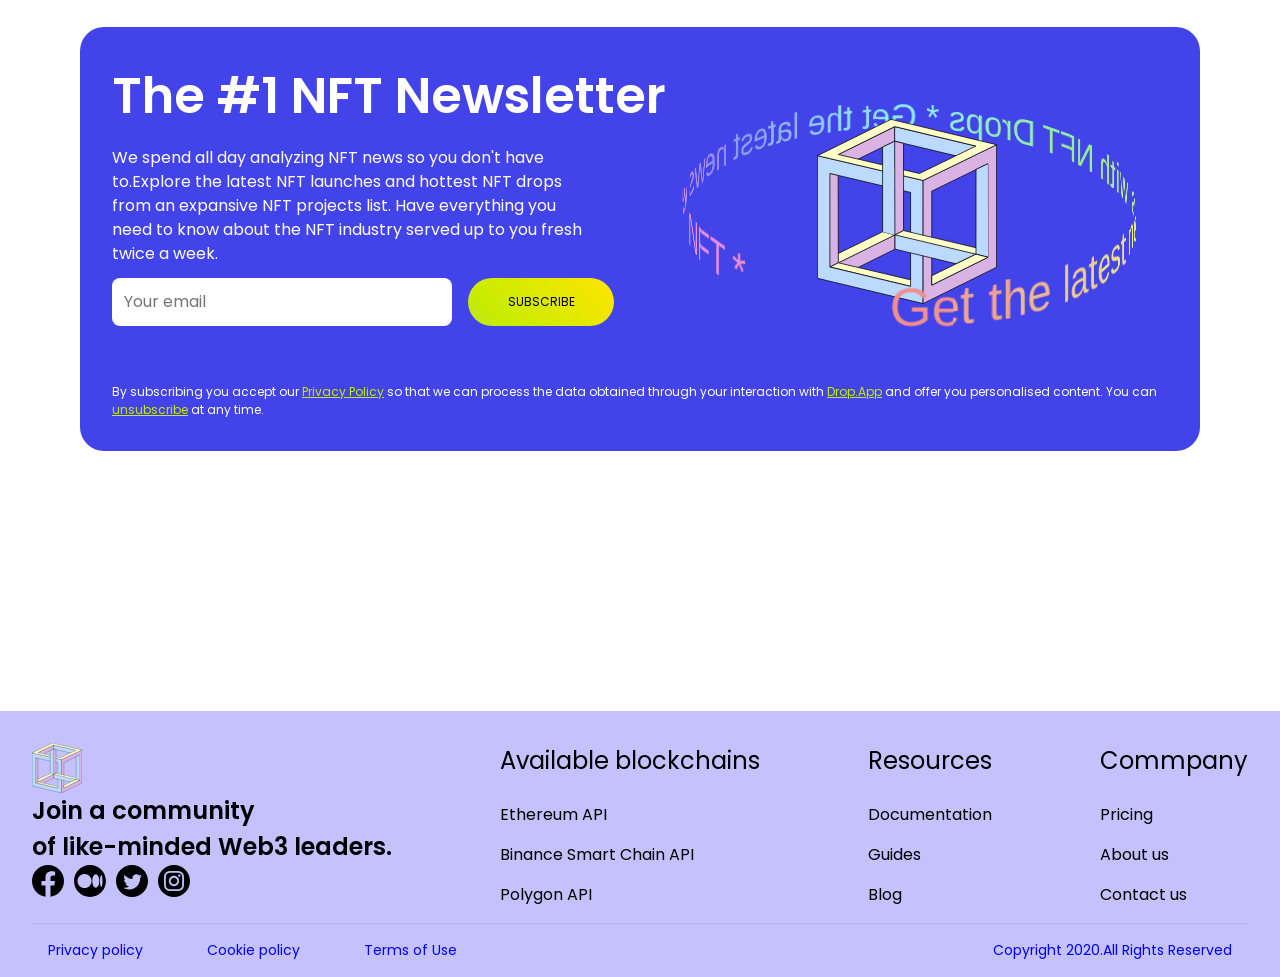
==== commit abe9dc27: "new features and icons" ====
--- a/index.html
+++ b/index.html
@@ -154,7 +154,7 @@
                         <div class="grid-icon">
                             <img
                                 class="grid-icon"
-                                src="icons/white_star_sparkles_stars_sparkle_icon 1.svg"
+                                src="icons/Stars_icon 1.svg"
                                 alt="icons"
                             >
                         </div>
@@ -176,7 +176,7 @@
                 </article>
                 <article class="testimonial grid-col-span-2 flow">
                     <div class="flex">
-                        <div class="grid-icon"> <img class="" src="icons/3folder.svg" alt="icons"></div>
+                        <div class="grid-icon"> <img class="" src="icons/X_blog_application_website_logo_icon.svg" alt="icons"></div>
                         <div>
                             <h2 class="name">Get in on the drop with packs.</h2>
 
@@ -290,7 +290,43 @@
                     </div>
                     <div class="right">
                         <div class="image-container">
-                            <img src="img/pexels-fiona-art-4725323.jpg" alt="new arrival">
+                            <div class="container">
+                                <div class="scene">
+                                    <div class="banner">
+                                        <div class="panel"></div>
+                                        <div class="panel"></div>
+                                        <div class="panel"></div>
+                                        <div class="panel"></div>
+                                        <div class="panel"></div>
+                                        <div class="panel"></div>
+                                        <div class="panel"></div>
+                                        <div class="panel"></div>
+                                        <div class="panel"></div>
+                                        <div class="panel"></div>
+                                        <div class="panel"></div>
+                                        <div class="panel"></div>
+                                        <div class="panel"></div>
+                                        <div class="panel"></div>
+                                        <div class="panel"></div>
+                                        <div class="panel"></div>
+                                        <div class="panel"></div>
+                                        <div class="panel"></div>
+                                        <div class="panel"></div>
+                                        <div class="panel"></div>
+                                        <div class="panel"></div>
+                                        <div class="panel"></div>
+                                        <div class="panel"></div>
+                                        <div class="panel"></div>
+                                        <div class="panel"></div>
+                                        <div class="panel"></div>
+                                        <div class="panel"></div>
+                                        <div class="panel"></div>
+                                    </div>
+                                    <div class="screen">
+                                        <a class="logo-home" href="" title="NFT DROPS"><img src="icons/Impossible-cube.svg" alt="LOGO"></a>
+                                    </div>
+                                </div>
+                            </div>
                         </div>
                     </div>
                 </div>
@@ -326,7 +362,7 @@
                         </li>
                         <li class="list-item">
                             <a class="link" aria-label="medium" href="#">
-                                <img src="icons/social-medium.svg"/>
+                                <img src="icons/medium_social_icon.svg"/>
                             </a>
                             </li>
                         <li class="list-item">
--- a/NFT1.css
+++ b/NFT1.css
@@ -227,6 +227,9 @@
   justify-content: start;
   gap: 16px;
 }
+.left-nav .dropdown-content .dropdown-row span {
+  flex-shrink: 0;
+}
 .left-nav .dropdown:hover .dropdown-content {
   display: flex;
   flex-direction: column;
@@ -465,6 +468,7 @@
 }
 .cta-container button {
   margin-top: 42px;
+  z-index: 20;
 }
 
 .cta-button {
@@ -511,8 +515,8 @@
   margin-inline: auto;
 }
 .testimonial-grid .grid-icon {
-  width: 64px;
-  height: 64px;
+  width: 62px;
+  height: 62px;
 }
 .testimonial-grid .testimonial:first-child {
   display: flex;
@@ -638,6 +642,10 @@
 .testimonial-grid .testimonial:last-child img {
   width: 100%;
 }
+.testimonial-grid .testimonial:last-child .grid-icon img {
+  border-radius: 0px;
+  margin-bottom: 5px;
+}
 
 .testimonial {
   font-size: 50px;
@@ -659,7 +667,7 @@
 }
 @media (min-width: 50em) {
   .testimonial-grid {
-    grid-template-areas: "one one " "two three";
+    grid-template-areas: "one one" "two three";
   }
 }
 .grid-col-span-2 {
@@ -692,25 +700,26 @@
   --bounceSpeed: 1.5s;
 }
 
-.scene {
-  position: relative;
+.animated-container {
+  width: 50%;
+}
+.animated-container .scene {
+  position: absolute;
   transform-style: preserve-3d;
   -webkit-animation: sceneRotate var(--rotateSpeed) infinite linear;
           animation: sceneRotate var(--rotateSpeed) infinite linear;
 }
-
 @-webkit-keyframes sceneRotate {
   to {
     transform: rotateY(360deg);
   }
 }
-
 @keyframes sceneRotate {
   to {
     transform: rotateY(360deg);
   }
 }
-.ball {
+.animated-container .ball {
   width: 1em;
   height: 1em;
   border-radius: 50%;
@@ -741,8 +750,7 @@
             animation-timing-function: ease-in;
   }
 }
-
-.ballShadow {
+.animated-container .ballShadow {
   position: absolute;
   width: 100%;
   height: 100%;
@@ -774,8 +782,7 @@
             animation-timing-function: ease-in;
   }
 }
-
-.cube {
+.animated-container .cube {
   width: 2em;
   height: 2em;
   transform-style: preserve-3d;
@@ -801,29 +808,29 @@
     height: 2em;
   }
 }
-.cube .left,
-.cube .right,
-.cube .front,
-.cube .back {
+.animated-container .cube .left,
+.animated-container .cube .right,
+.animated-container .cube .front,
+.animated-container .cube .back {
   position: absolute;
   width: 100%;
   height: 100%;
   background: var(--cubeColor);
   box-shadow: 0 0 0.5em rgba(226, 39, 217, 0.295) inset;
 }
-.cube .front {
+.animated-container .cube .front {
   transform: translateZ(1em);
 }
-.cube .right {
+.animated-container .cube .right {
   transform: rotateY(90deg) translateZ(1em);
 }
-.cube .back {
+.animated-container .cube .back {
   transform: rotateY(180deg) translateZ(1em);
 }
-.cube .left {
+.animated-container .cube .left {
   transform: rotateY(270deg) translateZ(1em);
 }
-.cube .top {
+.animated-container .cube .top {
   position: absolute;
   width: 2em;
   height: 2em;
@@ -831,7 +838,7 @@
   transform: translateY(-50%) rotateX(90deg);
   box-shadow: 0 0 0.5em rgba(2, 14, 53, 0.342) inset;
 }
-.cube .bottom {
+.animated-container .cube .bottom {
   position: absolute;
   width: 2em;
   height: 2em;
@@ -840,8 +847,7 @@
   transform: translateY(50%) rotateX(90deg);
   box-shadow: 0 0 0.5em rgba(13, 5, 55, 0.705);
 }
-
-.floor {
+.animated-container .floor {
   position: absolute;
   top: 1em;
   transform: translate(-50%, -50%) rotateX(90deg);
@@ -865,7 +871,7 @@
   font-size: 50px;
   padding: 2rem;
   border-radius: 0.5rem;
-  font-family: system-ui, -apple-system, BlinkMacSystemFont, "Segoe UI", Roboto, Oxygen, Ubuntu, Cantarell, "Open Sans", "Helvetica Neue", sans-serif;
+  font-family: var(--ff-primary);
   z-index: 0;
 }
 
@@ -1227,10 +1233,201 @@
   background-position: left;
 }
 .newsletter .newsletter-content .right {
+  width: 50%;
+}
+.newsletter .newsletter-content .right .image-container .container {
+  font-family: var(--ff-body);
+  font-weight: 500;
   width: 30%;
-}
-.newsletter .newsletter-content .right .image-container img {
-  border-radius: 16px;
+  min-height: 20vh;
+  display: grid;
+  place-items: center;
+  perspective: 1000px;
+  perspective-origin: 5% calc(5% - 350px);
+  margin: 60px;
+}
+.newsletter .newsletter-content .right .scene {
+  position: relative;
+  transform-style: preserve-3d;
+}
+.newsletter .newsletter-content .right .banner {
+  display: flex;
+  transform-style: preserve-3d;
+  -webkit-animation: rotate 15s infinite linear;
+          animation: rotate 15s infinite linear;
+}
+@-webkit-keyframes rotate {
+  to {
+    transform: rotateY(-360deg);
+  }
+}
+@keyframes rotate {
+  to {
+    transform: rotateY(-360deg);
+  }
+}
+.newsletter .newsletter-content .right .panel {
+  position: absolute;
+  transform: translate(-50%, -50%) rotateY(var(--angle)) translateZ(220px);
+  width: 50px;
+  height: 100px;
+  overflow: hidden;
+}
+.newsletter .newsletter-content .right .panel::before {
+  position: absolute;
+  left: var(--left);
+  content: "Get the latest news with NFT Drops * Get the latest news with NFT * ";
+  font-size: 42px;
+  width: -webkit-max-content;
+  width: -moz-max-content;
+  width: max-content;
+  color: hsl(var(--hue), 75%, 75%);
+}
+.newsletter .newsletter-content .right .panel:nth-child(1) {
+  --left: 0px;
+  --hue: 0;
+  --angle: 0deg;
+}
+.newsletter .newsletter-content .right .panel:nth-child(2) {
+  --left: -50px;
+  --hue: 12.8571428571;
+  --angle: 12.8571428571deg;
+}
+.newsletter .newsletter-content .right .panel:nth-child(3) {
+  --left: -100px;
+  --hue: 25.7142857143;
+  --angle: 25.7142857143deg;
+}
+.newsletter .newsletter-content .right .panel:nth-child(4) {
+  --left: -150px;
+  --hue: 38.5714285714;
+  --angle: 38.5714285714deg;
+}
+.newsletter .newsletter-content .right .panel:nth-child(5) {
+  --left: -200px;
+  --hue: 51.4285714286;
+  --angle: 51.4285714286deg;
+}
+.newsletter .newsletter-content .right .panel:nth-child(6) {
+  --left: -250px;
+  --hue: 64.2857142857;
+  --angle: 64.2857142857deg;
+}
+.newsletter .newsletter-content .right .panel:nth-child(7) {
+  --left: -300px;
+  --hue: 77.1428571429;
+  --angle: 77.1428571429deg;
+}
+.newsletter .newsletter-content .right .panel:nth-child(8) {
+  --left: -350px;
+  --hue: 90;
+  --angle: 90deg;
+}
+.newsletter .newsletter-content .right .panel:nth-child(9) {
+  --left: -400px;
+  --hue: 102.8571428571;
+  --angle: 102.8571428571deg;
+}
+.newsletter .newsletter-content .right .panel:nth-child(10) {
+  --left: -450px;
+  --hue: 115.7142857143;
+  --angle: 115.7142857143deg;
+}
+.newsletter .newsletter-content .right .panel:nth-child(11) {
+  --left: -500px;
+  --hue: 128.5714285714;
+  --angle: 128.5714285714deg;
+}
+.newsletter .newsletter-content .right .panel:nth-child(12) {
+  --left: -550px;
+  --hue: 141.4285714286;
+  --angle: 141.4285714286deg;
+}
+.newsletter .newsletter-content .right .panel:nth-child(13) {
+  --left: -600px;
+  --hue: 154.2857142857;
+  --angle: 154.2857142857deg;
+}
+.newsletter .newsletter-content .right .panel:nth-child(14) {
+  --left: -650px;
+  --hue: 167.1428571429;
+  --angle: 167.1428571429deg;
+}
+.newsletter .newsletter-content .right .panel:nth-child(15) {
+  --left: -700px;
+  --hue: 180;
+  --angle: 180deg;
+}
+.newsletter .newsletter-content .right .panel:nth-child(16) {
+  --left: -750px;
+  --hue: 192.8571428571;
+  --angle: 192.8571428571deg;
+}
+.newsletter .newsletter-content .right .panel:nth-child(17) {
+  --left: -800px;
+  --hue: 205.7142857143;
+  --angle: 205.7142857143deg;
+}
+.newsletter .newsletter-content .right .panel:nth-child(18) {
+  --left: -850px;
+  --hue: 218.5714285714;
+  --angle: 218.5714285714deg;
+}
+.newsletter .newsletter-content .right .panel:nth-child(19) {
+  --left: -900px;
+  --hue: 231.4285714286;
+  --angle: 231.4285714286deg;
+}
+.newsletter .newsletter-content .right .panel:nth-child(20) {
+  --left: -950px;
+  --hue: 244.2857142857;
+  --angle: 244.2857142857deg;
+}
+.newsletter .newsletter-content .right .panel:nth-child(21) {
+  --left: -1000px;
+  --hue: 257.1428571429;
+  --angle: 257.1428571429deg;
+}
+.newsletter .newsletter-content .right .panel:nth-child(22) {
+  --left: -1050px;
+  --hue: 270;
+  --angle: 270deg;
+}
+.newsletter .newsletter-content .right .panel:nth-child(23) {
+  --left: -1100px;
+  --hue: 282.8571428571;
+  --angle: 282.8571428571deg;
+}
+.newsletter .newsletter-content .right .panel:nth-child(24) {
+  --left: -1150px;
+  --hue: 295.7142857143;
+  --angle: 295.7142857143deg;
+}
+.newsletter .newsletter-content .right .panel:nth-child(25) {
+  --left: -1200px;
+  --hue: 308.5714285714;
+  --angle: 308.5714285714deg;
+}
+.newsletter .newsletter-content .right .panel:nth-child(26) {
+  --left: -1250px;
+  --hue: 321.4285714286;
+  --angle: 321.4285714286deg;
+}
+.newsletter .newsletter-content .right .panel:nth-child(27) {
+  --left: -1300px;
+  --hue: 334.2857142857;
+  --angle: 334.2857142857deg;
+}
+.newsletter .newsletter-content .right .panel:nth-child(28) {
+  --left: -1350px;
+  --hue: 347.1428571429;
+  --angle: 347.1428571429deg;
+}
+.newsletter .newsletter-content .right .image-container .screen .logo-home {
+  position: absolute;
+  width: 180px;
+  height: 180px;
+  transform: translate(-50%, -50%);
 }
 .newsletter .newsletter-footer {
   font-size: 12px;
